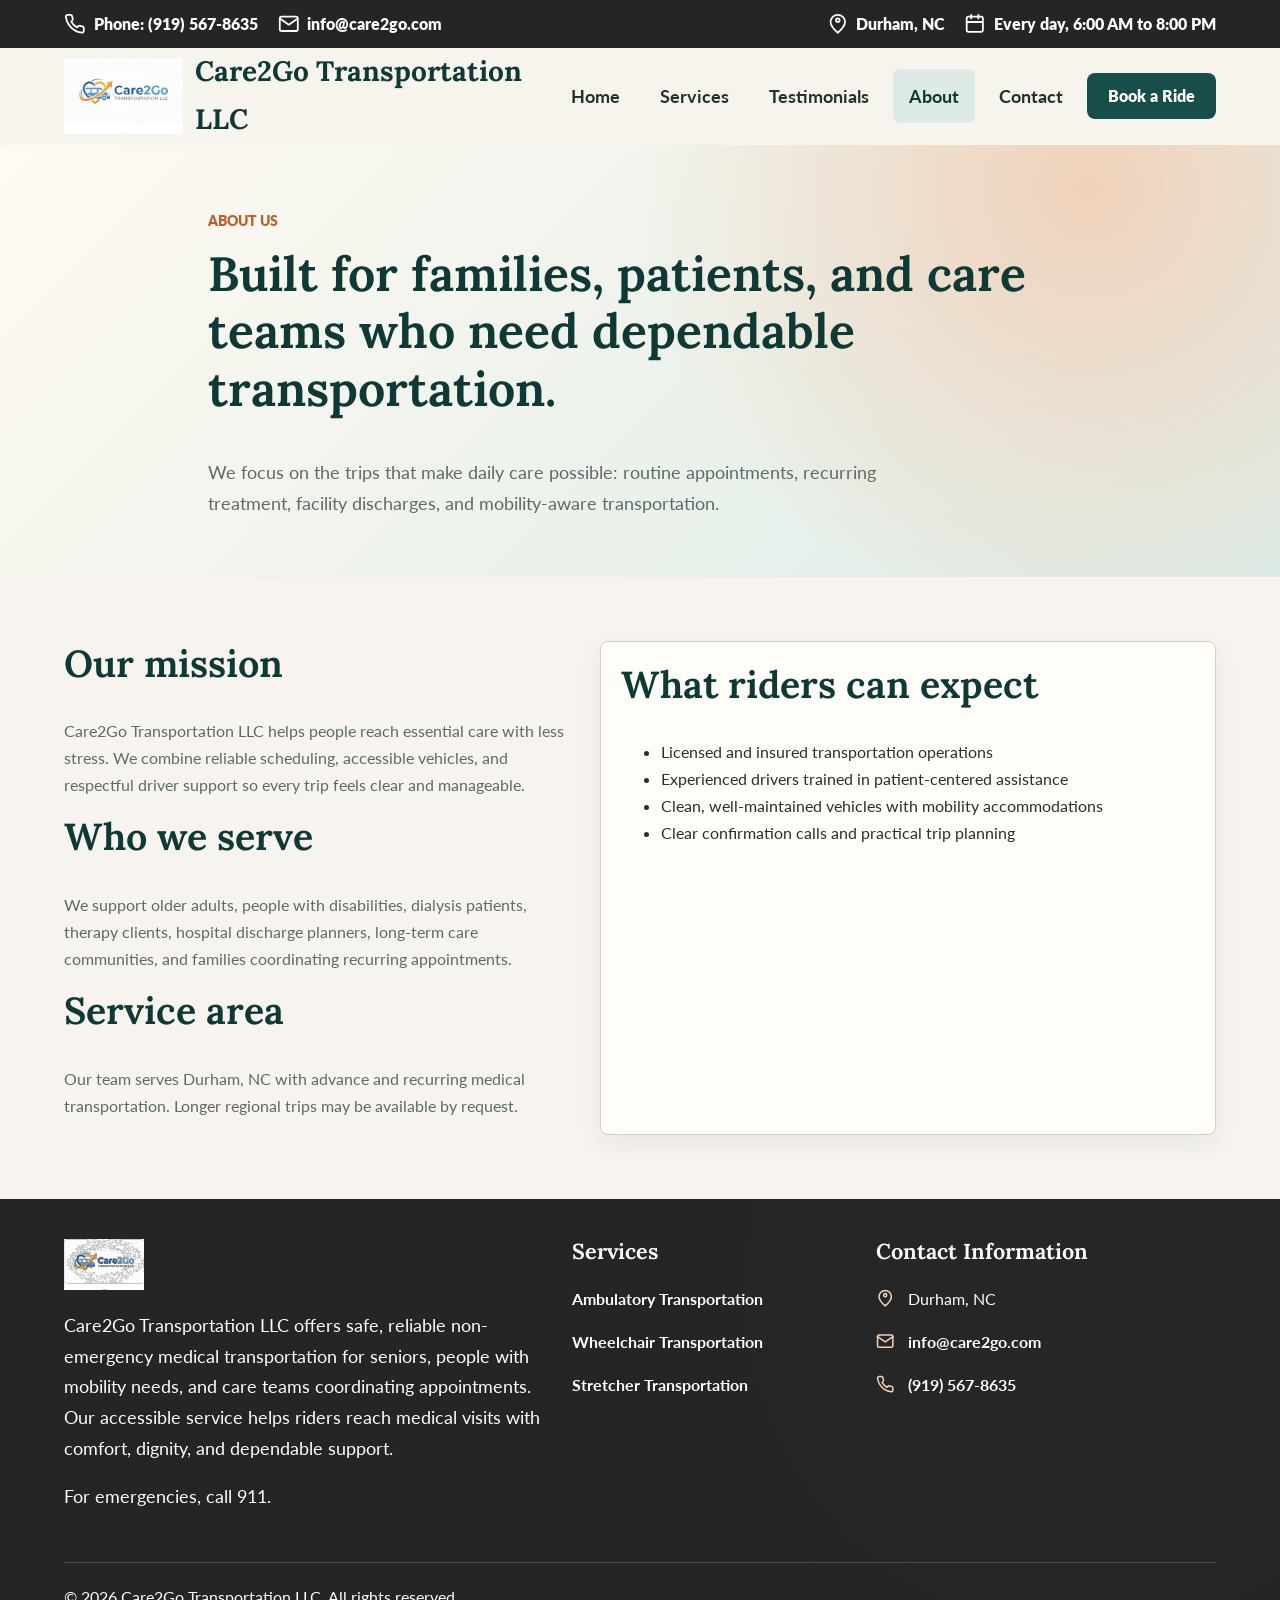
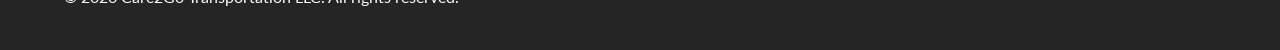
==== about.html @ b7000caa "created Care2Go web, needs work on styling" ====
<!doctype html>
<html lang="en">
  <head>
    <meta charset="utf-8">
    <meta name="viewport" content="width=device-width, initial-scale=1">
    <meta name="description" content="">
    <meta property="og:title" content="">
    <meta property="og:description" content="">
    <meta property="og:type" content="website">
    <link rel="preconnect" href="https://fonts.googleapis.com">
    <link rel="preconnect" href="https://fonts.gstatic.com" crossorigin>
    <link rel="icon" type="image/svg+xml" href="images/logo.svg">
    <link href="https://fonts.googleapis.com/css2?family=Lora:wght@400;600;700&family=Lato:wght@400;700&display=swap" rel="stylesheet">
    <link rel="stylesheet" href="css/variables.css">
    <link rel="stylesheet" href="css/base.css">
    <link rel="stylesheet" href="css/layout.css">
    <link rel="stylesheet" href="css/components.css">
    <link rel="stylesheet" href="css/animations.css">
    <script src="data/content.js" defer></script>
    <script src="js/layout.js" defer></script>
    <script src="js/render.js" defer></script>
    <script src="js/nav.js" defer></script>
    <script src="js/smooth-scroll.js" defer></script>
    <script src="js/scroll-animations.js" defer></script>
  </head>
  <body data-page="about">
    <a class="skip-link" href="#main" data-skip-link></a>
    <header class="site-header" data-site-header></header>
    <main id="main" tabindex="-1"></main>
    <footer class="site-footer" data-site-footer></footer>
  </body>
</html>
---- css/variables.css ----
:root {
  --font-display: "Lora", Georgia, serif;
  --font-body: "Lato", Arial, sans-serif;

  --color-base: #f7f4ef;
  --color-base-soft: #fffaf2;
  --color-base-strong: #ece5da;
  --color-surface: #fffdf8;
  --color-surface-muted: #f1ebe1;
  --color-primary: #184e4a;
  --color-primary-dark: #103936;
  --color-primary-soft: #dcebe6;
  --color-utility-bar: #252525;
  --color-accent: #b9622f;
  --color-accent-soft: #f0d2bb;
  --color-text: #24322f;
  --color-text-muted: #5d6a66;
  --color-border: #d8cec0;
  --color-focus: #8f4d22;
  --color-shadow: rgba(36, 50, 47, 0.14);
  --color-overlay: rgba(16, 57, 54, 0.94);

  --space-1: 0.25rem;
  --space-2: 0.5rem;
  --space-3: 0.75rem;
  --space-4: 1rem;
  --space-5: 1.25rem;
  --space-6: 1.5rem;
  --space-7: 2rem;
  --space-8: 2.5rem;
  --space-9: 3rem;
  --space-10: 4rem;
  --space-11: 5rem;
  --space-12: 6rem;

  --radius-xs: 0.25rem;
  --radius-sm: 0.5rem;
  --radius-md: 0.75rem;
  --radius-lg: 1rem;

  --container: 72rem;
  --container-narrow: 54rem;
  --border-width: 0.0625rem;
  --focus-width: 0.1875rem;
  --nav-height: 6rem;

  --font-size-xs: 0.875rem;
  --font-size-sm: 0.95rem;
  --font-size-base: 1rem;
  --font-size-md: 1.125rem;
  --font-size-lg: 1.35rem;
  --font-size-xl: 1.75rem;
  --font-size-2xl: 2.35rem;
  --font-size-3xl: 3rem;

  --line-tight: 1.12;
  --line-heading: 1.2;
  --line-body: 1.7;

  --duration-fast: 160ms;
  --duration-med: 260ms;
  --duration-slow: 620ms;
  --ease-standard: cubic-bezier(0.2, 0.8, 0.2, 1);
}
---- css/base.css ----
*,
*::before,
*::after {
  box-sizing: border-box;
}

html {
  min-width: 320px;
  scroll-behavior: smooth;
}

body {
  margin: 0;
  background: var(--color-base);
  color: var(--color-text);
  font-family: var(--font-body);
  font-size: var(--font-size-base);
  line-height: var(--line-body);
  text-rendering: optimizeLegibility;
}

body.nav-open {
  overflow: hidden;
}

img,
svg,
iframe {
  max-width: 100%;
}

img {
  display: block;
  height: auto;
}

a {
  color: var(--color-primary);
  text-decoration-thickness: var(--border-width);
  text-underline-offset: var(--space-1);
}

a:hover {
  color: var(--color-primary-dark);
}

button,
input,
textarea {
  font: inherit;
}

button {
  cursor: pointer;
}

:focus-visible {
  outline: var(--focus-width) solid var(--color-focus);
  outline-offset: var(--space-1);
}

h1,
h2,
h3,
p {
  margin-top: 0;
}

h1,
h2,
h3 {
  color: var(--color-primary-dark);
  font-family: var(--font-display);
  font-weight: 650;
  line-height: var(--line-heading);
}

h1 {
  font-size: clamp(var(--font-size-2xl), 7vw, var(--font-size-3xl));
}

h2 {
  font-size: clamp(var(--font-size-xl), 4vw, var(--font-size-2xl));
}

h3 {
  font-size: var(--font-size-lg);
}

p {
  color: var(--color-text-muted);
}

main {
  min-height: 60vh;
}

.skip-link {
  position: absolute;
  top: var(--space-3);
  left: var(--space-3);
  z-index: 1000;
  transform: translateY(-140%);
  border-radius: var(--radius-sm);
  background: var(--color-primary-dark);
  color: var(--color-surface);
  padding: var(--space-3) var(--space-4);
  text-decoration: none;
  transition: transform var(--duration-fast) var(--ease-standard);
}

.skip-link:focus {
  transform: translateY(0);
}

.sr-only {
  position: absolute;
  width: 1px;
  height: 1px;
  overflow: hidden;
  clip: rect(0, 0, 0, 0);
  white-space: nowrap;
}
---- css/layout.css ----
.container {
  width: min(100% - (var(--space-5) * 2), var(--container));
  margin-inline: auto;
}

.container-narrow {
  width: min(100% - (var(--space-5) * 2), var(--container-narrow));
  margin-inline: auto;
}

.section {
  padding-block: var(--space-10);
}

.booking-form-section {
  padding-top: var(--space-6);
}

.section-muted {
  background:
    linear-gradient(135deg, var(--color-base-soft), var(--color-surface-muted));
}

.section-diagonal {
  clip-path: polygon(0 var(--space-7), 100% 0, 100% 100%, 0 100%);
  padding-top: var(--space-12);
}

.page-header {
  padding-block: var(--space-10) var(--space-8);
  background:
    radial-gradient(circle at 85% 10%, var(--color-accent-soft), transparent 28rem),
    linear-gradient(135deg, var(--color-base-soft), var(--color-primary-soft));
}

.page-header .container-narrow {
  margin-inline: auto;
}

.eyebrow {
  color: var(--color-accent);
  font-size: var(--font-size-xs);
  font-weight: 800;
  margin-bottom: var(--space-3);
  text-transform: uppercase;
}

.intro {
  max-width: 44rem;
  font-size: var(--font-size-md);
}

.grid {
  display: grid;
  gap: var(--space-5);
}

.grid-3 {
  grid-template-columns: 1fr;
}

.grid-2 {
  grid-template-columns: 1fr;
}

.split {
  display: grid;
  gap: var(--space-7);
}

.hero {
  position: relative;
  overflow: hidden;
  padding-block: var(--space-11) var(--space-8);
  background:
    linear-gradient(120deg, rgba(24, 78, 74, 0.12) 0 1px, transparent 1px 7rem),
    radial-gradient(circle at 90% 16%, var(--color-accent-soft), transparent 24rem),
    linear-gradient(135deg, var(--color-base-soft), var(--color-primary-soft));
}

.hero::after {
  position: absolute;
  right: -8rem;
  bottom: -9rem;
  width: 28rem;
  height: 28rem;
  border: var(--border-width) solid rgba(24, 78, 74, 0.18);
  border-radius: 50%;
  content: "";
}

.hero-content {
  position: relative;
  z-index: 1;
  max-width: 48rem;
}

.hero-actions,
.cta-actions,
.button-row {
  display: flex;
  flex-wrap: wrap;
  gap: var(--space-3);
  align-items: center;
}

.trust-bar {
  display: grid;
  gap: var(--space-3);
  padding-block: var(--space-5);
}

.feature-row {
  display: grid;
  gap: var(--space-6);
  align-items: center;
}

.jotform-frame {
  width: 100%;
  height: 90rem;
  min-height: 56rem;
  border: 0;
  background: transparent;
  overflow: hidden;
}

.booking-form-shell {
  display: grid;
  gap: var(--space-4);
}

.booking-form-fallback {
  margin-inline: auto;
  text-align: center;
}

@media (min-width: 48rem) {
  .grid-2 {
    grid-template-columns: repeat(2, minmax(0, 1fr));
  }

  .grid-3 {
    grid-template-columns: repeat(3, minmax(0, 1fr));
  }

  .split,
  .feature-row {
    grid-template-columns: minmax(0, 0.9fr) minmax(0, 1.1fr);
  }

  .trust-bar {
    grid-template-columns: repeat(3, minmax(0, 1fr));
  }
}
---- css/components.css ----
.site-header {
  position: sticky;
  top: 0;
  z-index: 100;
  overflow: visible;
  border-bottom: var(--border-width) solid transparent;
  background: rgba(247, 244, 239, 0.94);
  backdrop-filter: blur(14px);
  transition: box-shadow var(--duration-med) var(--ease-standard), border-color var(--duration-med) var(--ease-standard);
}

.site-header.is-scrolled {
  border-color: var(--color-border);
  box-shadow: 0 0.5rem 1.5rem var(--color-shadow);
}

.top-bar {
  background: var(--color-utility-bar);
  color: var(--color-surface);
  font-size: var(--font-size-base);
  font-weight: 800;
}

.top-bar-inner {
  display: flex;
  min-height: 3rem;
  flex-wrap: wrap;
  align-items: center;
  justify-content: space-between;
  gap: var(--space-2) var(--space-5);
  padding-block: var(--space-2);
}

.top-bar-group {
  display: flex;
  flex-wrap: wrap;
  align-items: center;
  gap: var(--space-2) var(--space-5);
}

.top-bar-group-right {
  justify-content: flex-end;
}

.top-bar-link,
.top-bar-item {
  display: inline-flex;
  align-items: center;
  gap: var(--space-2);
  color: var(--color-surface);
  text-decoration: none;
}

.top-bar svg {
  width: 1.35rem;
  height: 1.35rem;
  flex: 0 0 auto;
  fill: none;
  stroke: currentColor;
  stroke-linecap: round;
  stroke-linejoin: round;
  stroke-width: 2;
}

.top-bar-link:hover,
.top-bar-link:focus-visible {
  color: var(--color-accent-soft);
}

.nav-shell {
  position: relative;
  display: flex;
  min-height: var(--nav-height);
  align-items: center;
  justify-content: space-between;
  gap: var(--space-4);
}

.brand {
  display: inline-flex;
  align-items: center;
  gap: var(--space-3);
  color: var(--color-primary-dark);
  font-family: var(--font-display);
  font-size: var(--font-size-xl);
  font-weight: 700;
  text-decoration: none;
}

.brand-logo {
  width: auto;
  height: 4.75rem;
  max-width: 15rem;
  object-fit: contain;
}

.brand span {
  display: none;
}

.nav-toggle {
  display: inline-flex;
  width: 3.35rem;
  height: 3.35rem;
  align-items: center;
  justify-content: center;
  border: var(--border-width) solid var(--color-border);
  border-radius: var(--radius-sm);
  background: var(--color-surface);
  color: var(--color-primary);
}

.nav-toggle-lines,
.nav-toggle-lines::before,
.nav-toggle-lines::after {
  display: block;
  width: 1.45rem;
  height: 0.16rem;
  border-radius: var(--radius-xs);
  background: currentColor;
  content: "";
  transition: transform var(--duration-fast) var(--ease-standard), opacity var(--duration-fast) var(--ease-standard);
}

.nav-toggle-lines::before {
  transform: translateY(-0.4rem);
}

.nav-toggle-lines::after {
  transform: translateY(0.275rem);
}

.nav-toggle[aria-expanded="true"] .nav-toggle-lines {
  transform: rotate(45deg);
}

.nav-toggle[aria-expanded="true"] .nav-toggle-lines::before {
  transform: translateY(0) rotate(90deg);
}

.nav-toggle[aria-expanded="true"] .nav-toggle-lines::after {
  opacity: 0;
}

.nav-links {
  position: absolute;
  top: 100%;
  right: 0;
  left: 0;
  display: none;
  flex-direction: column;
  gap: var(--space-2);
  border: var(--border-width) solid var(--color-border);
  border-radius: var(--radius-md);
  background: var(--color-surface);
  box-shadow: 0 1rem 2rem var(--color-shadow);
  padding: var(--space-4);
}

.nav-links.is-open {
  display: flex;
}

.nav-link {
  border-radius: var(--radius-sm);
  color: var(--color-text);
  font-size: var(--font-size-md);
  font-weight: 700;
  padding: var(--space-4) var(--space-5);
  text-decoration: none;
}

.nav-link:hover,
.nav-link.is-active {
  background: var(--color-primary-soft);
  color: var(--color-primary-dark);
}

.button {
  display: inline-flex;
  min-height: 3.35rem;
  align-items: center;
  justify-content: center;
  border: var(--border-width) solid transparent;
  border-radius: var(--radius-sm);
  padding: var(--space-4) var(--space-6);
  font-size: var(--font-size-md);
  font-weight: 800;
  text-decoration: none;
  transition: transform var(--duration-fast) var(--ease-standard), box-shadow var(--duration-fast) var(--ease-standard), background var(--duration-fast) var(--ease-standard);
}

.button:hover,
.button:focus-visible {
  transform: translateY(-2px);
  box-shadow: 0 0.65rem 1.2rem var(--color-shadow);
}

.button-primary {
  background: var(--color-primary);
  color: var(--color-surface);
}

.button-primary:hover {
  background: var(--color-primary-dark);
  color: var(--color-surface);
}

.button-secondary {
  border-color: var(--color-primary);
  background: transparent;
  color: var(--color-primary);
}

.button-secondary:hover {
  background: var(--color-primary-soft);
}

.button-accent {
  background: var(--color-accent);
  color: var(--color-surface);
}

.nav-cta {
  flex: 0 0 auto;
  min-height: 2.9rem;
  padding: var(--space-3) var(--space-5);
  font-size: var(--font-size-base);
  line-height: 1.2;
  white-space: nowrap;
}

.card,
.service-detail,
.contact-panel,
.form-card {
  border: var(--border-width) solid var(--color-border);
  border-radius: var(--radius-sm);
  background: var(--color-surface);
  box-shadow: 0 0.5rem 1.5rem rgba(36, 50, 47, 0.07);
}

.card {
  padding: var(--space-5);
  transition: transform var(--duration-fast) var(--ease-standard), box-shadow var(--duration-fast) var(--ease-standard);
}

.card:hover,
.card:focus-within {
  transform: translateY(-2px);
  box-shadow: 0 0.9rem 1.8rem var(--color-shadow);
}

.service-icon {
  width: 3rem;
  height: 3rem;
  margin-bottom: var(--space-4);
}

.trust-item {
  display: flex;
  align-items: center;
  gap: var(--space-3);
  border-left: 0.25rem solid var(--color-accent);
  background: var(--color-surface);
  color: var(--color-primary-dark);
  font-weight: 800;
  padding: var(--space-4);
}

.step-number {
  display: inline-flex;
  width: 2.25rem;
  height: 2.25rem;
  align-items: center;
  justify-content: center;
  border-radius: 50%;
  background: var(--color-accent-soft);
  color: var(--color-primary-dark);
  font-weight: 900;
}

.accordion {
  display: grid;
  gap: var(--space-3);
}

.accordion-item {
  border: var(--border-width) solid var(--color-border);
  border-radius: var(--radius-sm);
  background: var(--color-surface);
  overflow: hidden;
}

.accordion-trigger {
  display: flex;
  width: 100%;
  align-items: center;
  justify-content: space-between;
  gap: var(--space-4);
  border: 0;
  background: transparent;
  color: var(--color-primary-dark);
  font-weight: 800;
  padding: var(--space-4);
  text-align: left;
}

.accordion-icon {
  flex: 0 0 auto;
  width: 1rem;
  height: 1rem;
  border-right: 0.125rem solid currentColor;
  border-bottom: 0.125rem solid currentColor;
  transform: rotate(45deg);
  transition: transform var(--duration-fast) var(--ease-standard);
}

.accordion-trigger[aria-expanded="true"] .accordion-icon {
  transform: rotate(225deg);
}

.accordion-panel {
  display: none;
  padding: 0 var(--space-4) var(--space-4);
}

.accordion-panel.is-open {
  display: block;
}

.cta-banner {
  display: grid;
  gap: var(--space-5);
  align-items: center;
  border-radius: var(--radius-lg);
  background:
    linear-gradient(135deg, var(--color-primary), var(--color-primary-dark));
  color: var(--color-surface);
  padding: var(--space-7);
}

.cta-banner h2,
.cta-banner p {
  color: var(--color-surface);
}

.service-detail {
  display: grid;
  gap: var(--space-4);
  padding: var(--space-5);
}

.detail-list {
  display: grid;
  gap: var(--space-4);
}

.detail-term {
  color: var(--color-primary-dark);
  font-weight: 900;
}

.contact-panel,
.form-card {
  padding: var(--space-5);
}

.contact-list {
  display: grid;
  gap: var(--space-4);
  margin: 0;
}

.contact-list div {
  display: grid;
  gap: var(--space-1);
}

.contact-list dt {
  color: var(--color-text-muted);
  font-size: var(--font-size-xs);
  font-weight: 800;
  text-transform: uppercase;
}

.contact-list dd {
  margin: 0;
  color: var(--color-primary-dark);
  font-weight: 800;
}

.contact-form {
  display: grid;
  gap: var(--space-4);
}

.field {
  display: grid;
  gap: var(--space-2);
}

.field label {
  color: var(--color-primary-dark);
  font-weight: 800;
}

.field input,
.field textarea {
  width: 100%;
  border: var(--border-width) solid var(--color-border);
  border-radius: var(--radius-sm);
  background: var(--color-base-soft);
  color: var(--color-text);
  padding: var(--space-3);
}

.field textarea {
  min-height: 9rem;
  resize: vertical;
}

.site-footer {
  position: relative;
  overflow: hidden;
  background:
    linear-gradient(rgba(37, 37, 37, 0.94), rgba(37, 37, 37, 0.94)),
    radial-gradient(circle at 85% 20%, rgba(220, 235, 230, 0.16), transparent 28rem),
    var(--color-utility-bar);
  color: var(--color-surface);
  padding-block: var(--space-8);
}

.footer-grid {
  display: grid;
  gap: var(--space-7);
}

.site-footer a,
.site-footer p {
  color: var(--color-surface);
}

.site-footer h2 {
  color: var(--color-surface);
  font-size: var(--font-size-lg);
  margin-bottom: var(--space-5);
}

.footer-logo {
  width: auto;
  height: 3.2rem;
  max-width: 14rem;
  object-fit: contain;
}

.footer-logo-link {
  display: inline-flex;
  margin-bottom: var(--space-5);
}

.footer-brand-column p {
  max-width: 31rem;
  font-size: var(--font-size-md);
}

.footer-list,
.footer-contact-list {
  display: grid;
  gap: var(--space-4);
  margin: 0;
  padding: 0;
  list-style: none;
}

.footer-list a,
.footer-contact-list a {
  font-weight: 700;
  text-decoration: none;
}

.footer-list a:hover,
.footer-contact-list a:hover {
  color: var(--color-accent-soft);
}

.footer-contact-list li {
  display: grid;
  grid-template-columns: 1.25rem minmax(0, 1fr);
  gap: var(--space-3);
  align-items: start;
}

.footer-contact-list svg {
  width: 1.15rem;
  height: 1.15rem;
  margin-top: 0.25rem;
  fill: none;
  stroke: var(--color-accent-soft);
  stroke-linecap: round;
  stroke-linejoin: round;
  stroke-width: 2;
}

.footer-bottom {
  border-top: var(--border-width) solid rgba(255, 253, 248, 0.18);
  margin-top: var(--space-7);
  padding-top: var(--space-5);
}

.footer-bottom p {
  margin-bottom: 0;
}

@media (min-width: 48rem) {
  .top-bar-inner {
    flex-wrap: nowrap;
  }

  .brand span {
    display: inline;
  }

  .nav-toggle {
    display: none;
  }

  .nav-links {
    position: static;
    display: flex;
    flex-direction: row;
    align-items: center;
    border: 0;
    background: transparent;
    box-shadow: none;
    padding: 0;
  }

  .nav-link {
    padding: var(--space-3) var(--space-4);
  }

  .footer-grid {
    grid-template-columns: minmax(16rem, 1.4fr) minmax(10rem, 0.8fr) minmax(13rem, 1fr);
  }

  .cta-banner {
    grid-template-columns: minmax(0, 1fr) auto;
  }
}
---- css/animations.css ----
@keyframes hero-rise {
  from {
    opacity: 0;
    transform: translateY(var(--space-4));
  }

  to {
    opacity: 1;
    transform: translateY(0);
  }
}

.hero-animate {
  opacity: 0;
  animation: hero-rise var(--duration-slow) var(--ease-standard) forwards;
}

.hero-delay-1 {
  animation-delay: 80ms;
}

.hero-delay-2 {
  animation-delay: 180ms;
}

.hero-delay-3 {
  animation-delay: 280ms;
}

.hero-delay-4 {
  animation-delay: 380ms;
}

.scroll-reveal {
  opacity: 0.34;
  transform: translateY(var(--space-3));
  transition:
    opacity var(--duration-med) var(--ease-standard),
    transform var(--duration-med) var(--ease-standard);
}

.scroll-reveal.is-visible {
  opacity: 1;
  transform: translateY(0);
}

.scroll-reveal-delay-1 {
  transition-delay: 30ms;
}

.scroll-reveal-delay-2 {
  transition-delay: 60ms;
}

.scroll-reveal-delay-3 {
  transition-delay: 90ms;
}

@media (prefers-reduced-motion: reduce) {
  *,
  *::before,
  *::after {
    scroll-behavior: auto !important;
    animation-duration: 1ms !important;
    animation-iteration-count: 1 !important;
    transition-duration: 1ms !important;
  }
}
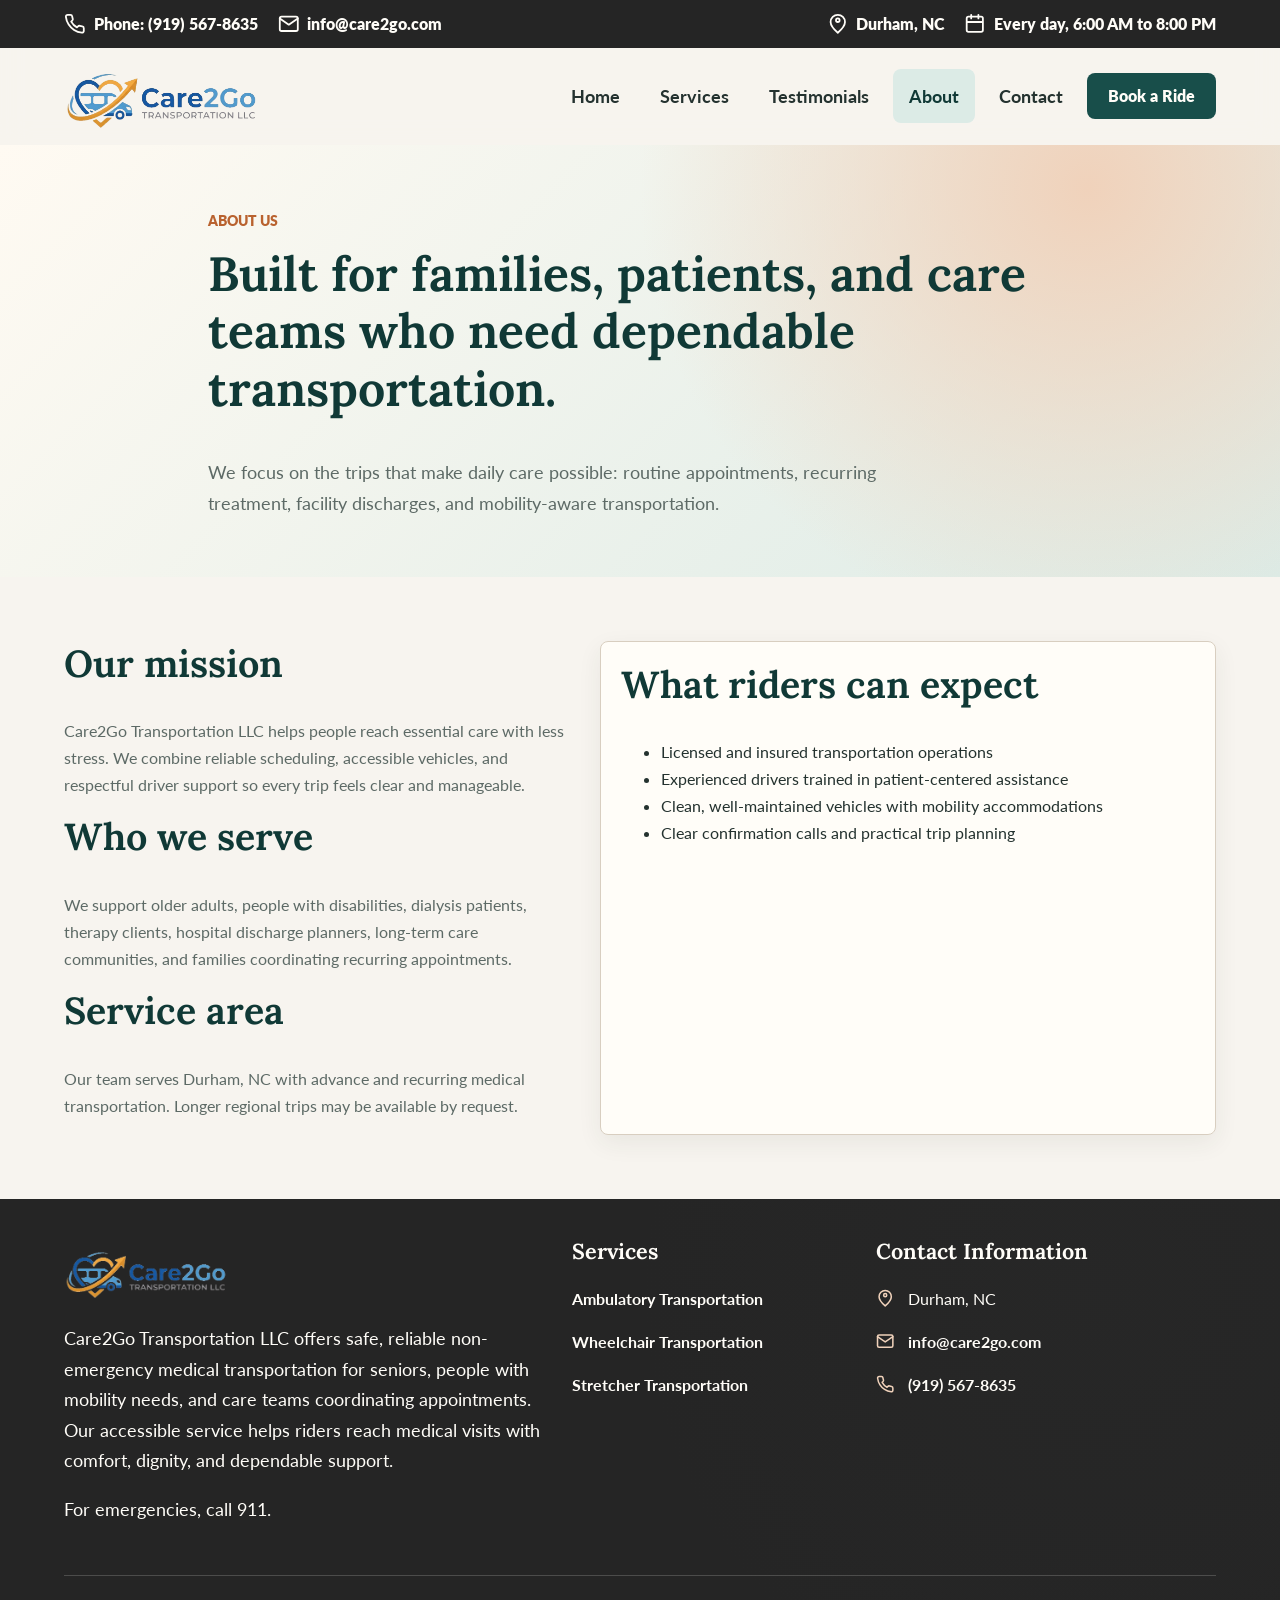
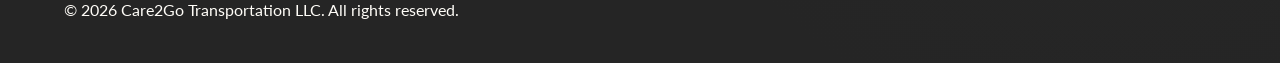
==== commit 34d0ed4e: "updated styling and logos" ====
--- a/about.html
+++ b/about.html
@@ -9,7 +9,7 @@
     <meta property="og:type" content="website">
     <link rel="preconnect" href="https://fonts.googleapis.com">
     <link rel="preconnect" href="https://fonts.gstatic.com" crossorigin>
-    <link rel="icon" type="image/svg+xml" href="images/logo.svg">
+    <link rel="icon" type="image/png" href="images/care2go%20logo.png">
     <link href="https://fonts.googleapis.com/css2?family=Lora:wght@400;600;700&family=Lato:wght@400;700&display=swap" rel="stylesheet">
     <link rel="stylesheet" href="css/variables.css">
     <link rel="stylesheet" href="css/base.css">
--- a/css/components.css
+++ b/css/components.css
@@ -90,12 +90,8 @@
 .brand-logo {
   width: auto;
   height: 4.75rem;
-  max-width: 15rem;
+  max-width: 18rem;
   object-fit: contain;
-}
-
-.brand span {
-  display: none;
 }
 
 .nav-toggle {
@@ -449,8 +445,8 @@
 
 .footer-logo {
   width: auto;
-  height: 3.2rem;
-  max-width: 14rem;
+  height: 4rem;
+  max-width: 18rem;
   object-fit: contain;
 }
 
@@ -515,10 +511,6 @@
 @media (min-width: 48rem) {
   .top-bar-inner {
     flex-wrap: nowrap;
-  }
-
-  .brand span {
-    display: inline;
   }
 
   .nav-toggle {
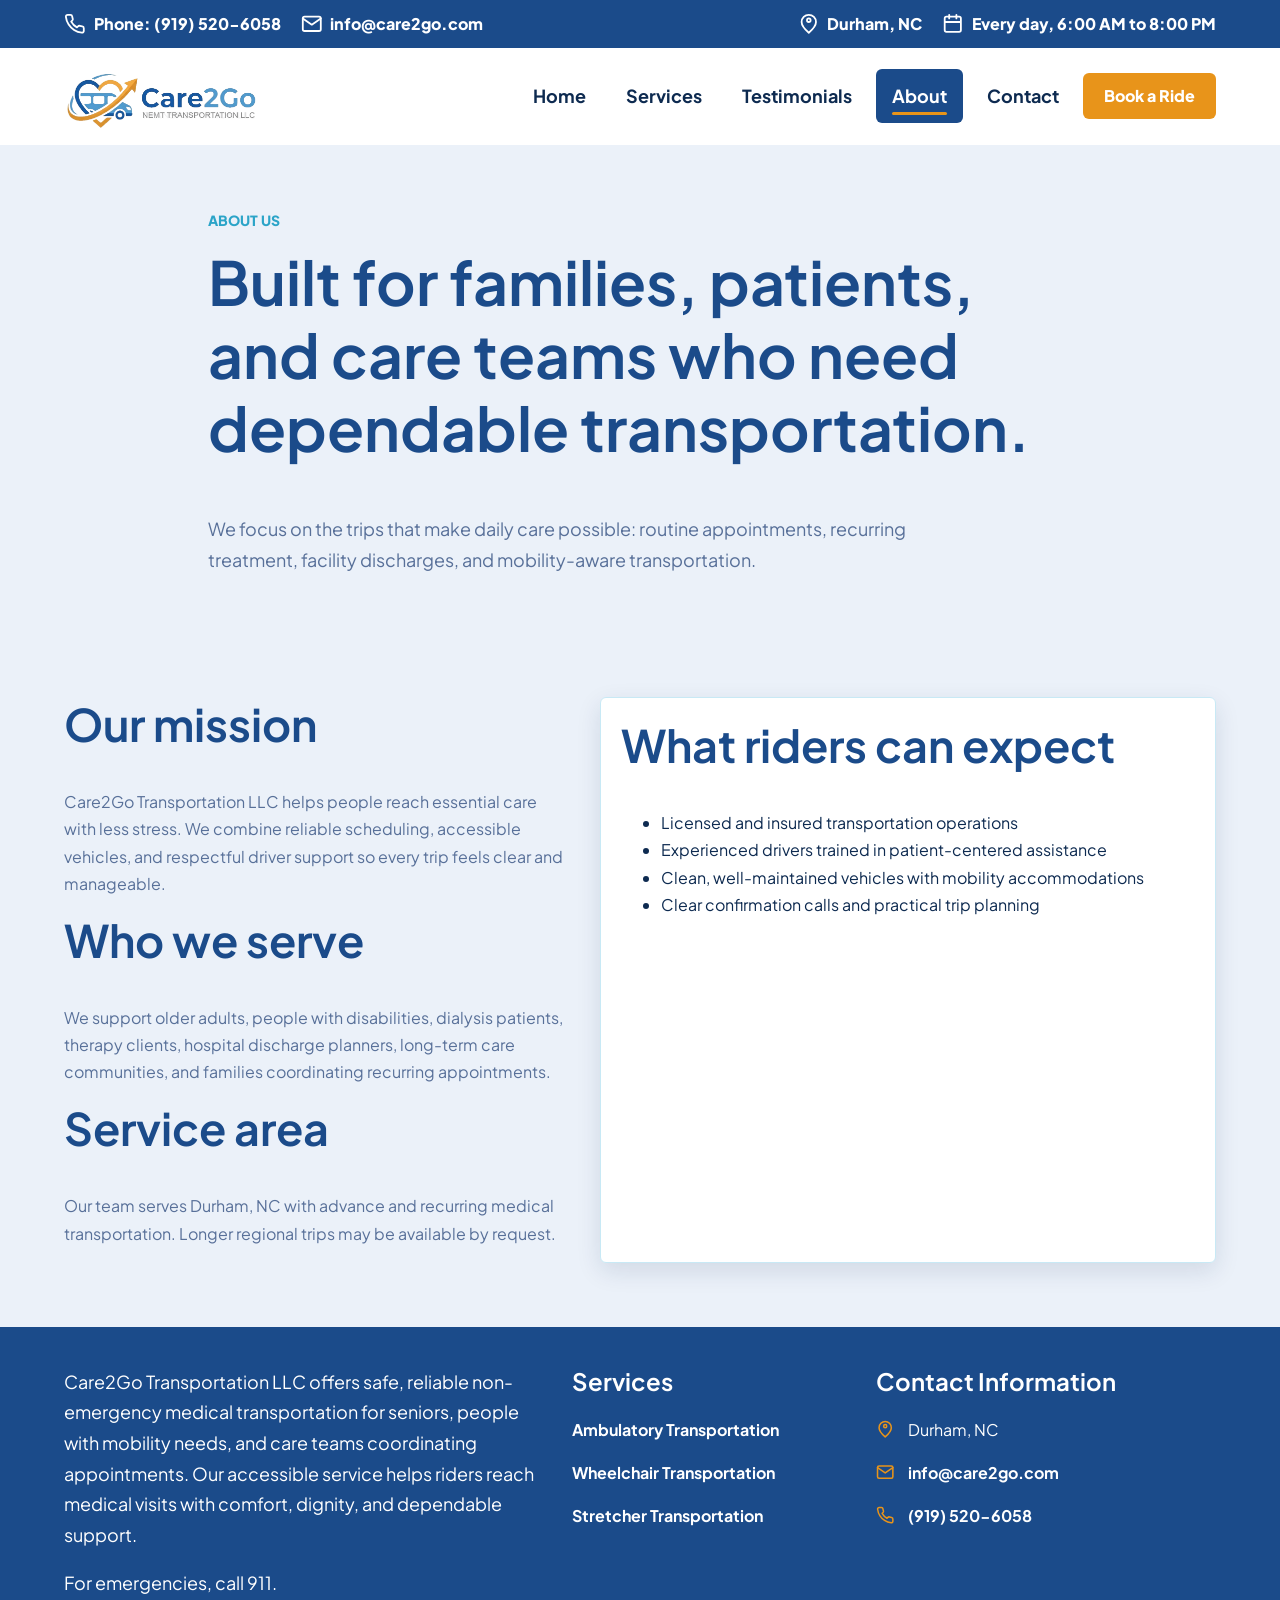
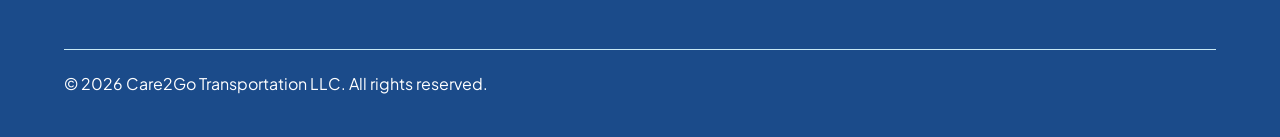
==== commit c60785f0: "Redesign styles: fonts, colors, icons, and UI Switch site font to Plus Jakarta Sans and overhaul the" ====
--- a/about.html
+++ b/about.html
@@ -10,7 +10,7 @@
     <link rel="preconnect" href="https://fonts.googleapis.com">
     <link rel="preconnect" href="https://fonts.gstatic.com" crossorigin>
     <link rel="icon" type="image/png" href="images/care2go%20logo.png">
-    <link href="https://fonts.googleapis.com/css2?family=Lora:wght@400;600;700&family=Lato:wght@400;700&display=swap" rel="stylesheet">
+    <link href="https://fonts.googleapis.com/css2?family=Plus+Jakarta+Sans:wght@400;500;600;700;800&display=swap" rel="stylesheet">
     <link rel="stylesheet" href="css/variables.css">
     <link rel="stylesheet" href="css/base.css">
     <link rel="stylesheet" href="css/layout.css">
--- a/css/variables.css
+++ b/css/variables.css
@@ -1,24 +1,31 @@
 :root {
-  --font-display: "Lora", Georgia, serif;
-  --font-body: "Lato", Arial, sans-serif;
+  --font-display: "Plus Jakarta Sans", Arial, sans-serif;
+  --font-body: "Plus Jakarta Sans", Arial, sans-serif;
 
-  --color-base: #f7f4ef;
-  --color-base-soft: #fffaf2;
-  --color-base-strong: #ece5da;
-  --color-surface: #fffdf8;
-  --color-surface-muted: #f1ebe1;
-  --color-primary: #184e4a;
-  --color-primary-dark: #103936;
-  --color-primary-soft: #dcebe6;
-  --color-utility-bar: #252525;
-  --color-accent: #b9622f;
-  --color-accent-soft: #f0d2bb;
-  --color-text: #24322f;
-  --color-text-muted: #5d6a66;
-  --color-border: #d8cec0;
-  --color-focus: #8f4d22;
-  --color-shadow: rgba(36, 50, 47, 0.14);
-  --color-overlay: rgba(16, 57, 54, 0.94);
+  --color-navy: #1B4B8A;
+  --color-teal: #2BA4C8;
+  --color-amber: #E8941A;
+  --color-teal-tint: #E6F6FB;
+  --color-teal-border: #C8E9F5;
+  --color-amber-tint: #FEF3E2;
+
+  --color-base: #EBF1F9;
+  --color-surface: #FFFFFF;
+  --color-primary: var(--color-navy);
+  --color-primary-dark: var(--color-navy);
+  --color-primary-soft: var(--color-teal-tint);
+  --color-utility-bar: var(--color-navy);
+  --color-accent: var(--color-teal);
+  --color-accent-soft: var(--color-amber);
+  --color-cta: var(--color-amber);
+  --color-cta-soft: var(--color-amber-tint);
+  --color-text: #0D2A50;
+  --color-muted: #587099;
+  --color-text-muted: var(--color-muted);
+  --color-border: var(--color-teal-border);
+  --color-focus: var(--color-amber);
+  --color-shadow: rgba(13, 42, 80, 0.12);
+  --color-overlay: rgba(27, 75, 138, 0.15);
 
   --space-1: 0.25rem;
   --space-2: 0.5rem;
@@ -34,7 +41,7 @@
   --space-12: 6rem;
 
   --radius-xs: 0.25rem;
-  --radius-sm: 0.5rem;
+  --radius-sm: 6px;
   --radius-md: 0.75rem;
   --radius-lg: 1rem;
 
@@ -48,10 +55,10 @@
   --font-size-sm: 0.95rem;
   --font-size-base: 1rem;
   --font-size-md: 1.125rem;
-  --font-size-lg: 1.35rem;
-  --font-size-xl: 1.75rem;
-  --font-size-2xl: 2.35rem;
-  --font-size-3xl: 3rem;
+  --font-size-lg: 1.5rem;
+  --font-size-xl: 2rem;
+  --font-size-2xl: 2.8rem;
+  --font-size-3xl: 3.8rem;
 
   --line-tight: 1.12;
   --line-heading: 1.2;
--- a/css/base.css
+++ b/css/base.css
@@ -52,6 +52,7 @@
 
 button {
   cursor: pointer;
+  font-family: var(--font-body);
 }
 
 :focus-visible {
--- a/css/layout.css
+++ b/css/layout.css
@@ -17,20 +17,17 @@
 }
 
 .section-muted {
-  background:
-    linear-gradient(135deg, var(--color-base-soft), var(--color-surface-muted));
+  background: var(--color-base);
 }
 
 .section-diagonal {
-  clip-path: polygon(0 var(--space-7), 100% 0, 100% 100%, 0 100%);
+  clip-path: none;
   padding-top: var(--space-12);
 }
 
 .page-header {
   padding-block: var(--space-10) var(--space-8);
-  background:
-    radial-gradient(circle at 85% 10%, var(--color-accent-soft), transparent 28rem),
-    linear-gradient(135deg, var(--color-base-soft), var(--color-primary-soft));
+  background: var(--color-base);
 }
 
 .page-header .container-narrow {
@@ -69,30 +66,48 @@
 }
 
 .hero {
-  position: relative;
+  display: grid;
   overflow: hidden;
-  padding-block: var(--space-11) var(--space-8);
-  background:
-    linear-gradient(120deg, rgba(24, 78, 74, 0.12) 0 1px, transparent 1px 7rem),
-    radial-gradient(circle at 90% 16%, var(--color-accent-soft), transparent 24rem),
-    linear-gradient(135deg, var(--color-base-soft), var(--color-primary-soft));
+  background: var(--color-base);
 }
 
-.hero::after {
+.hero-content {
+  display: flex;
+  min-height: 31rem;
+  flex-direction: column;
+  justify-content: center;
+  padding: var(--space-8) max(var(--space-5), calc((100vw - var(--container)) / 2)) var(--space-8) max(var(--space-5), calc((100vw - var(--container)) / 2));
+}
+
+.hero-media {
+  position: relative;
+  min-height: 20rem;
+  order: -1;
+}
+
+.hero-media::before,
+.hero-media::after {
   position: absolute;
-  right: -8rem;
-  bottom: -9rem;
-  width: 28rem;
-  height: 28rem;
-  border: var(--border-width) solid rgba(24, 78, 74, 0.18);
-  border-radius: 50%;
+  inset: 0;
   content: "";
 }
 
-.hero-content {
-  position: relative;
+.hero-media::before {
   z-index: 1;
-  max-width: 48rem;
+  background: linear-gradient(180deg, var(--color-base) 0%, rgba(235, 241, 249, 0) 42%);
+  pointer-events: none;
+}
+
+.hero-media::after {
+  background: var(--color-overlay);
+}
+
+.hero-media img {
+  width: 100%;
+  height: 100%;
+  min-height: inherit;
+  object-fit: cover;
+  object-position: 68% center;
 }
 
 .hero-actions,
@@ -106,8 +121,13 @@
 
 .trust-bar {
   display: grid;
-  gap: var(--space-3);
+  gap: var(--space-4);
   padding-block: var(--space-5);
+}
+
+.trust-section {
+  background: var(--color-primary);
+  padding-block: 0;
 }
 
 .feature-row {
@@ -152,4 +172,22 @@
   .trust-bar {
     grid-template-columns: repeat(3, minmax(0, 1fr));
   }
+
+  .hero {
+    grid-template-columns: minmax(0, 1fr) minmax(0, 1fr);
+  }
+
+  .hero-content {
+    min-height: 38rem;
+    padding-right: var(--space-9);
+  }
+
+  .hero-media {
+    min-height: 38rem;
+    order: 0;
+  }
+
+  .hero-media::before {
+    background: linear-gradient(90deg, var(--color-base) 0%, rgba(235, 241, 249, 0.92) 16%, rgba(235, 241, 249, 0) 42%);
+  }
 }
--- a/css/components.css
+++ b/css/components.css
@@ -4,20 +4,20 @@
   z-index: 100;
   overflow: visible;
   border-bottom: var(--border-width) solid transparent;
-  background: rgba(247, 244, 239, 0.94);
-  backdrop-filter: blur(14px);
+  background: var(--color-surface);
   transition: box-shadow var(--duration-med) var(--ease-standard), border-color var(--duration-med) var(--ease-standard);
 }
 
-.site-header.is-scrolled {
-  border-color: var(--color-border);
-  box-shadow: 0 0.5rem 1.5rem var(--color-shadow);
+.site-header.is-scrolled,
+.site-header.scrolled {
+  border-color: transparent;
+  box-shadow: 0 1px 3px var(--color-shadow);
 }
 
 .top-bar {
   background: var(--color-utility-bar);
   color: var(--color-surface);
-  font-size: var(--font-size-base);
+  font-size: var(--font-size-sm);
   font-weight: 800;
 }
 
@@ -26,34 +26,39 @@
   min-height: 3rem;
   flex-wrap: wrap;
   align-items: center;
-  justify-content: space-between;
-  gap: var(--space-2) var(--space-5);
+  justify-content: center;
+  gap: var(--space-3);
   padding-block: var(--space-2);
 }
 
 .top-bar-group {
   display: flex;
-  flex-wrap: wrap;
-  align-items: center;
-  gap: var(--space-2) var(--space-5);
+  flex-wrap: nowrap;
+  align-items: center;
+  justify-content: center;
+  gap: var(--space-3);
+  width: 100%;
 }
 
 .top-bar-group-right {
-  justify-content: flex-end;
+  display: none;
+  justify-content: center;
 }
 
 .top-bar-link,
 .top-bar-item {
   display: inline-flex;
   align-items: center;
-  gap: var(--space-2);
+  gap: var(--space-1);
   color: var(--color-surface);
   text-decoration: none;
+  line-height: 1.35;
+  white-space: nowrap;
 }
 
 .top-bar svg {
-  width: 1.35rem;
-  height: 1.35rem;
+  width: 1rem;
+  height: 1rem;
   flex: 0 0 auto;
   fill: none;
   stroke: currentColor;
@@ -64,7 +69,7 @@
 
 .top-bar-link:hover,
 .top-bar-link:focus-visible {
-  color: var(--color-accent-soft);
+  color: var(--color-teal-tint);
 }
 
 .nav-shell {
@@ -158,6 +163,7 @@
 }
 
 .nav-link {
+  position: relative;
   border-radius: var(--radius-sm);
   color: var(--color-text);
   font-size: var(--font-size-md);
@@ -166,10 +172,25 @@
   text-decoration: none;
 }
 
-.nav-link:hover,
+.nav-link:hover {
+  background: var(--color-teal-tint);
+  color: var(--color-teal);
+}
+
 .nav-link.is-active {
-  background: var(--color-primary-soft);
-  color: var(--color-primary-dark);
+  background: var(--color-primary);
+  color: var(--color-surface);
+}
+
+.nav-link.is-active::after {
+  position: absolute;
+  right: var(--space-4);
+  bottom: var(--space-2);
+  left: var(--space-4);
+  height: 0.2rem;
+  border-radius: var(--radius-xs);
+  background: var(--color-amber);
+  content: "";
 }
 
 .button {
@@ -193,27 +214,33 @@
 }
 
 .button-primary {
-  background: var(--color-primary);
+  background: var(--color-cta);
   color: var(--color-surface);
 }
 
 .button-primary:hover {
-  background: var(--color-primary-dark);
+  background: var(--color-cta);
   color: var(--color-surface);
 }
 
 .button-secondary {
-  border-color: var(--color-primary);
+  border: 2px solid var(--color-teal);
   background: transparent;
-  color: var(--color-primary);
+  color: var(--color-teal);
 }
 
 .button-secondary:hover {
-  background: var(--color-primary-soft);
+  background: var(--color-teal);
+  color: var(--color-surface);
 }
 
 .button-accent {
-  background: var(--color-accent);
+  background: var(--color-cta);
+  color: var(--color-surface);
+}
+
+.button-accent:hover {
+  background: var(--color-cta);
   color: var(--color-surface);
 }
 
@@ -233,12 +260,32 @@
   border: var(--border-width) solid var(--color-border);
   border-radius: var(--radius-sm);
   background: var(--color-surface);
-  box-shadow: 0 0.5rem 1.5rem rgba(36, 50, 47, 0.07);
+  box-shadow: 0 0.5rem 1.5rem var(--color-shadow);
 }
 
 .card {
   padding: var(--space-5);
+  overflow: hidden;
   transition: transform var(--duration-fast) var(--ease-standard), box-shadow var(--duration-fast) var(--ease-standard);
+}
+
+.service-card {
+  border-color: var(--color-teal-border);
+  background: var(--color-teal-tint);
+  padding: 0 0 var(--space-5);
+}
+
+.service-card h3,
+.service-card p {
+  margin-inline: var(--space-5);
+}
+
+.service-card-image {
+  width: 100%;
+  height: 200px;
+  margin-bottom: var(--space-5);
+  border-radius: var(--radius-sm) var(--radius-sm) 0 0;
+  object-fit: cover;
 }
 
 .card:hover,
@@ -247,21 +294,26 @@
   box-shadow: 0 0.9rem 1.8rem var(--color-shadow);
 }
 
-.service-icon {
-  width: 3rem;
-  height: 3rem;
-  margin-bottom: var(--space-4);
-}
 
 .trust-item {
   display: flex;
   align-items: center;
   gap: var(--space-3);
-  border-left: 0.25rem solid var(--color-accent);
-  background: var(--color-surface);
-  color: var(--color-primary-dark);
+  background: transparent;
+  color: var(--color-surface);
   font-weight: 800;
   padding: var(--space-4);
+}
+
+.trust-item svg {
+  width: 1.35rem;
+  height: 1.35rem;
+  flex: 0 0 auto;
+  fill: none;
+  stroke: var(--color-surface);
+  stroke-linecap: round;
+  stroke-linejoin: round;
+  stroke-width: 3;
 }
 
 .step-number {
@@ -271,8 +323,8 @@
   align-items: center;
   justify-content: center;
   border-radius: 50%;
-  background: var(--color-accent-soft);
-  color: var(--color-primary-dark);
+  background: var(--color-cta-soft);
+  color: var(--color-cta);
   font-weight: 900;
 }
 
@@ -330,8 +382,7 @@
   gap: var(--space-5);
   align-items: center;
   border-radius: var(--radius-lg);
-  background:
-    linear-gradient(135deg, var(--color-primary), var(--color-primary-dark));
+  background: var(--color-primary);
   color: var(--color-surface);
   padding: var(--space-7);
 }
@@ -344,6 +395,8 @@
 .service-detail {
   display: grid;
   gap: var(--space-4);
+  border-color: var(--color-teal-border);
+  background: var(--color-teal-tint);
   padding: var(--space-5);
 }
 
@@ -406,7 +459,7 @@
   width: 100%;
   border: var(--border-width) solid var(--color-border);
   border-radius: var(--radius-sm);
-  background: var(--color-base-soft);
+  background: var(--color-surface);
   color: var(--color-text);
   padding: var(--space-3);
 }
@@ -419,10 +472,7 @@
 .site-footer {
   position: relative;
   overflow: hidden;
-  background:
-    linear-gradient(rgba(37, 37, 37, 0.94), rgba(37, 37, 37, 0.94)),
-    radial-gradient(circle at 85% 20%, rgba(220, 235, 230, 0.16), transparent 28rem),
-    var(--color-utility-bar);
+  background: var(--color-primary);
   color: var(--color-surface);
   padding-block: var(--space-8);
 }
@@ -477,7 +527,7 @@
 
 .footer-list a:hover,
 .footer-contact-list a:hover {
-  color: var(--color-accent-soft);
+  color: var(--color-teal-tint);
 }
 
 .footer-contact-list li {
@@ -492,14 +542,14 @@
   height: 1.15rem;
   margin-top: 0.25rem;
   fill: none;
-  stroke: var(--color-accent-soft);
+  stroke: var(--color-amber);
   stroke-linecap: round;
   stroke-linejoin: round;
   stroke-width: 2;
 }
 
 .footer-bottom {
-  border-top: var(--border-width) solid rgba(255, 253, 248, 0.18);
+  border-top: var(--border-width) solid var(--color-teal-border);
   margin-top: var(--space-7);
   padding-top: var(--space-5);
 }
@@ -509,8 +559,34 @@
 }
 
 @media (min-width: 48rem) {
+  .top-bar {
+    font-size: var(--font-size-base);
+  }
+
   .top-bar-inner {
     flex-wrap: nowrap;
+    justify-content: space-between;
+  }
+
+  .top-bar-group {
+    width: auto;
+    justify-content: flex-start;
+    gap: var(--space-2) var(--space-5);
+  }
+
+  .top-bar-group-right {
+    display: flex;
+    justify-content: flex-end;
+  }
+
+  .top-bar-link,
+  .top-bar-item {
+    gap: var(--space-2);
+  }
+
+  .top-bar svg {
+    width: 1.35rem;
+    height: 1.35rem;
   }
 
   .nav-toggle {
--- a/css/animations.css
+++ b/css/animations.css
@@ -56,6 +56,32 @@
   transition-delay: 90ms;
 }
 
+.service-card-reveal.scroll-reveal {
+  opacity: 0;
+  transform: translateY(var(--space-7));
+  transition:
+    opacity var(--duration-slow) var(--ease-standard),
+    transform var(--duration-slow) var(--ease-standard),
+    box-shadow var(--duration-fast) var(--ease-standard);
+}
+
+.service-card-reveal.scroll-reveal.is-visible {
+  opacity: 1;
+  transform: translateY(0);
+}
+
+.service-card-delay-1.scroll-reveal {
+  transition-delay: 80ms;
+}
+
+.service-card-delay-2.scroll-reveal {
+  transition-delay: 180ms;
+}
+
+.service-card-delay-3.scroll-reveal {
+  transition-delay: 280ms;
+}
+
 @media (prefers-reduced-motion: reduce) {
   *,
   *::before,
